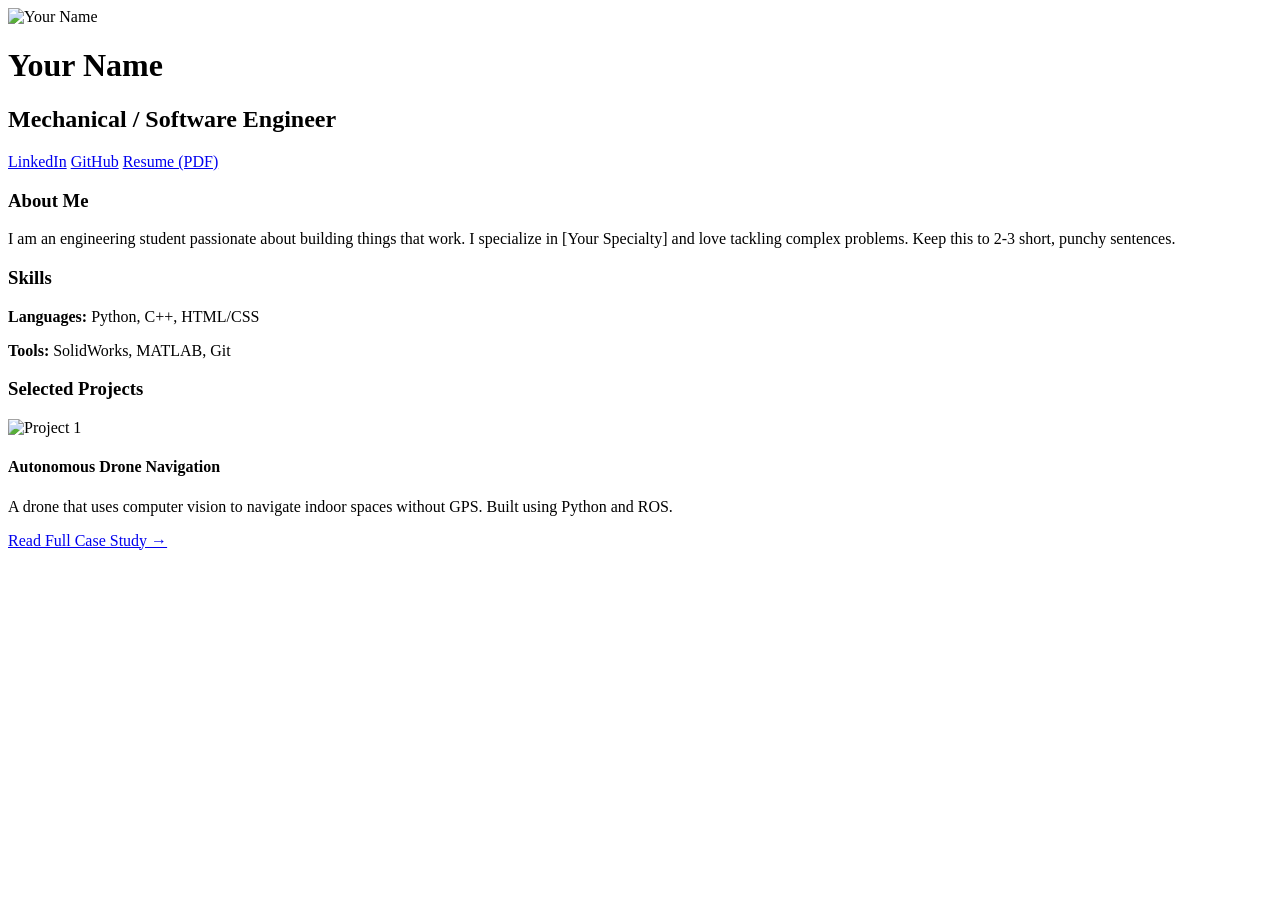
==== index.html @ 6599279d "Create index.html for engineering portfolio" ====
<!DOCTYPE html>
<html lang="en">
<head>
    <meta charset="UTF-8">
    <meta name="viewport" content="width=device-width, initial-scale=1.0">
    <title>Your Name | Engineering Portfolio</title>
    <!-- This links to your CSS file -->
    <link rel="stylesheet" href="style.css">
</head>
<body>

    <!-- Header Section (Banner & Profile) -->
    <header>
        <!-- Replace banner.jpg with your own wide image -->
        <div class="banner" style="background-image: url('banner.jpg');"></div>
        <div class="profile-section">
            <!-- Replace profile.jpg with your photo -->
            <img src="profile.jpg" alt="Your Name" class="profile-pic">
            <h1>Your Name</h1>
            <h2>Mechanical / Software Engineer</h2>
            
            <div class="links">
                <a href="https://linkedin.com/in/yourprofile">LinkedIn</a>
                <a href="https://github.com/yourusername">GitHub</a>
                <a href="resume.pdf" target="_blank">Resume (PDF)</a>
            </div>
        </div>
    </header>

    <main>
        <!-- About Section -->
        <section class="about">
            <h3>About Me</h3>
            <p>I am an engineering student passionate about building things that work. I specialize in [Your Specialty] and love tackling complex problems. Keep this to 2-3 short, punchy sentences.</p>
        </section>

        <!-- Skills Section -->
        <section class="skills">
            <h3>Skills</h3>
            <p><strong>Languages:</strong> Python, C++, HTML/CSS</p>
            <p><strong>Tools:</strong> SolidWorks, MATLAB, Git</p>
        </section>

        <!-- Projects Section -->
        <section class="projects">
            <h3>Selected Projects</h3>

            <!-- Project 1 Summary Card -->
            <article class="project-card">
                <!-- Replace with a photo of your project -->
                <img src="project-thumbnail.jpg" alt="Project 1">
                <div class="project-info">
                    <h4>Autonomous Drone Navigation</h4>
                    <p>A drone that uses computer vision to navigate indoor spaces without GPS. Built using Python and ROS.</p>
                    <!-- THIS IS THE LINK TO YOUR NESTED PAGE -->
                    <a href="project-drone.html" class="read-more">Read Full Case Study &rarr;</a>
                </div>
            </article>

            <!-- You can copy and paste the <article> block above to add more projects -->

        </section>
    </main>

</body>
</html>
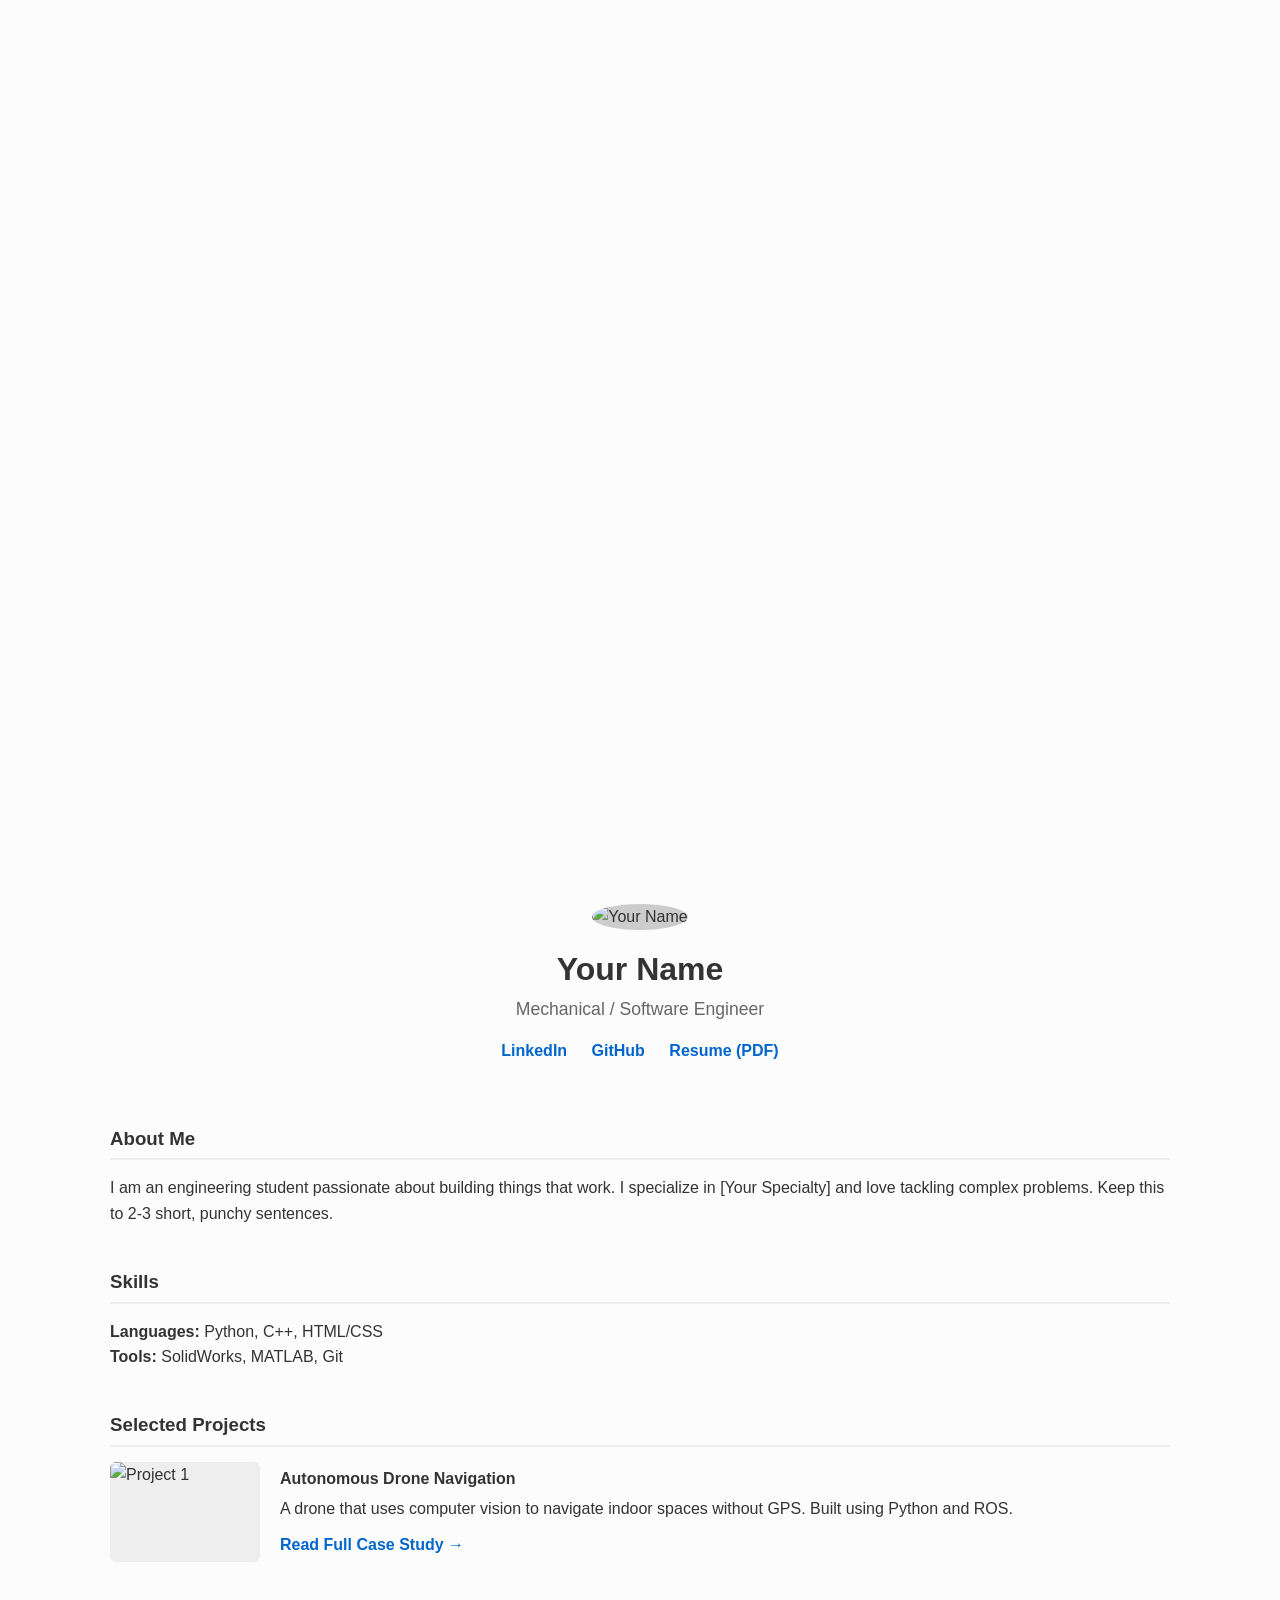
==== commit 09b40e99: "Banner Updated Hoepfully" ====
--- a/index.html
+++ b/index.html
@@ -4,12 +4,18 @@
     <meta charset="UTF-8">
     <meta name="viewport" content="width=device-width, initial-scale=1.0">
     <title>Your Name | Engineering Portfolio</title>
-    <!-- This links to your CSS file -->
+
+    <!-- CSS File Links -->
+    <!-- This the the fonts free from google -->
+
+    <link href="https://fonts.googleapis.com/css2?family=Inter:wght@400;600&family=Montserrat:wght@700&display=swap" rel="stylesheet">
     <link rel="stylesheet" href="style.css">
+
 </head>
 <body>
 
     <!-- Header Section (Banner & Profile) -->
+     
     <header>
         <!-- Replace banner.jpg with your own wide image -->
         <div class="banner" style="background-image: url('banner.jpg');"></div>
--- a/style.css
+++ b/style.css
@@ -0,0 +1,107 @@
+/* Basic reset for clean spacing */
+* {
+    box-sizing: border-box;
+    margin: 0;
+    padding: 0;
+}
+
+body {
+    font-family: -apple-system, BlinkMacSystemFont, "Segoe UI", Roboto, Helvetica, Arial, sans-serif;
+    color: #333;
+    line-height: 1.6;
+    background-color: #fcfcfc;
+}
+
+/* Constrain the width so it doesn't stretch too far on desktop */
+main {
+    max-width: 1100px;
+    margin: 0 auto;
+    padding: 20px;
+}
+
+.banner {
+    width: 100%;
+    height: 100vh;
+    /* Paste your link inside the quotes below */
+    background-image: url('https://images.unsplash.com/photo-1559511260-66a654ae982a?q=80&w=918&auto=format&fit=crop&ixlib=rb-4.1.0&ixid=M3wxMjA3fDB8MHxwaG90by1wYWdlfHx8fGVufDB8fHx8fA%3D%3D'); 
+    background-size: cover;
+    background-position: center;
+}
+
+.profile-section {
+    text-align: center;
+}
+
+.profile-pic {
+    width: 120px;
+    height: 120px;
+    border-radius: 50%;
+    border: 4px solid #fcfcfc;
+    object-fit: cover;
+    background-color: #ccc;
+}
+
+h1 { margin-top: 10px; font-size: 2rem; }
+h2 { color: #666; font-size: 1.1rem; font-weight: normal; margin-bottom: 15px; }
+
+/* Links */
+.links a {
+    display: inline-block;
+    margin: 0 10px;
+    text-decoration: none;
+    color: #0066cc;
+    font-weight: bold;
+}
+.links a:hover { text-decoration: underline; }
+
+/* Sections */
+section { margin-top: 40px; }
+h3 { border-bottom: 2px solid #eee; padding-bottom: 5px; margin-bottom: 15px; }
+
+/* Project Cards */
+.project-card {
+    display: flex;
+    gap: 20px;
+    margin-bottom: 30px;
+    align-items: center;
+}
+.project-card img {
+    width: 150px;
+    height: 100px;
+    object-fit: cover;
+    border-radius: 6px;
+    background-color: #eee;
+}
+.project-info h4 { margin-bottom: 5px; }
+.read-more {
+    display: inline-block;
+    margin-top: 10px;
+    text-decoration: none;
+    color: #0066cc;
+    font-weight: bold;
+}
+
+/* Detail Page Specifics */
+.back-link {
+    display: inline-block;
+    margin-bottom: 20px;
+    text-decoration: none;
+    color: #666;
+}
+.detail-image {
+    width: 100%;
+    border-radius: 8px;
+    margin: 20px 0;
+}
+
+/* Mobile Responsiveness */
+@media (max-width: 500px) {
+    .project-card {
+        flex-direction: column;
+        align-items: flex-start;
+    }
+    .project-card img {
+        width: 100%;
+        height: auto;
+    }
+}
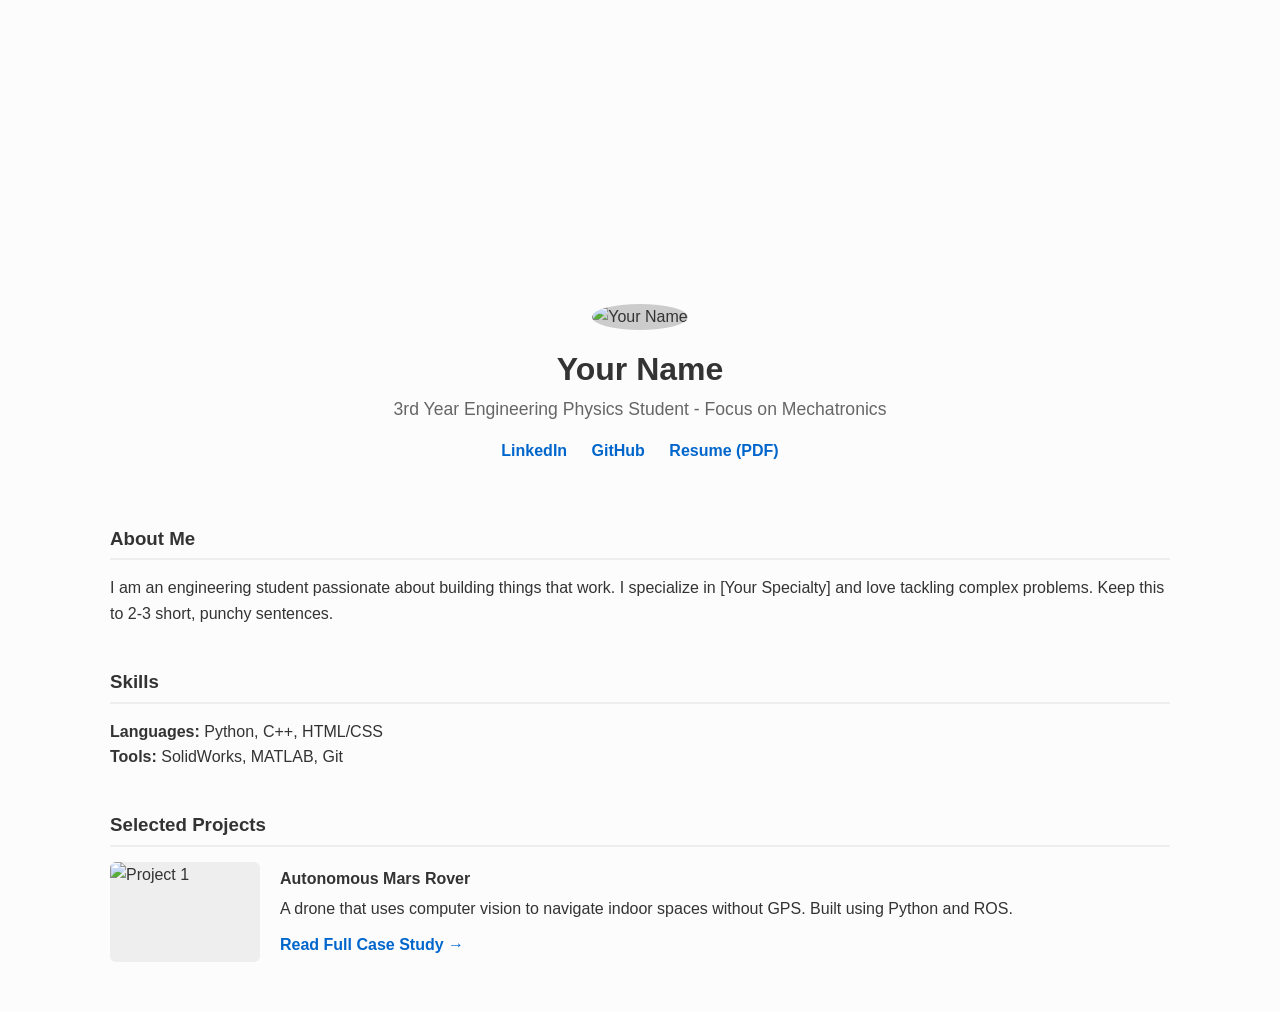
==== commit 9c3a2969: "Changes" ====
--- a/index.html
+++ b/index.html
@@ -15,7 +15,7 @@
 <body>
 
     <!-- Header Section (Banner & Profile) -->
-     
+
     <header>
         <!-- Replace banner.jpg with your own wide image -->
         <div class="banner" style="background-image: url('banner.jpg');"></div>
@@ -23,7 +23,7 @@
             <!-- Replace profile.jpg with your photo -->
             <img src="profile.jpg" alt="Your Name" class="profile-pic">
             <h1>Your Name</h1>
-            <h2>Mechanical / Software Engineer</h2>
+            <h2>3rd Year Engineering Physics Student - Focus on Mechatronics</h2>
             
             <div class="links">
                 <a href="https://linkedin.com/in/yourprofile">LinkedIn</a>
@@ -56,7 +56,7 @@
                 <!-- Replace with a photo of your project -->
                 <img src="project-thumbnail.jpg" alt="Project 1">
                 <div class="project-info">
-                    <h4>Autonomous Drone Navigation</h4>
+                    <h4>Autonomous Mars Rover</h4>
                     <p>A drone that uses computer vision to navigate indoor spaces without GPS. Built using Python and ROS.</p>
                     <!-- THIS IS THE LINK TO YOUR NESTED PAGE -->
                     <a href="project-drone.html" class="read-more">Read Full Case Study &rarr;</a>
--- a/style.css
+++ b/style.css
@@ -21,7 +21,7 @@
 
 .banner {
     width: 100%;
-    height: 100vh;
+    height: 300px;
     /* Paste your link inside the quotes below */
     background-image: url('https://images.unsplash.com/photo-1559511260-66a654ae982a?q=80&w=918&auto=format&fit=crop&ixlib=rb-4.1.0&ixid=M3wxMjA3fDB8MHxwaG90by1wYWdlfHx8fGVufDB8fHx8fA%3D%3D'); 
     background-size: cover;
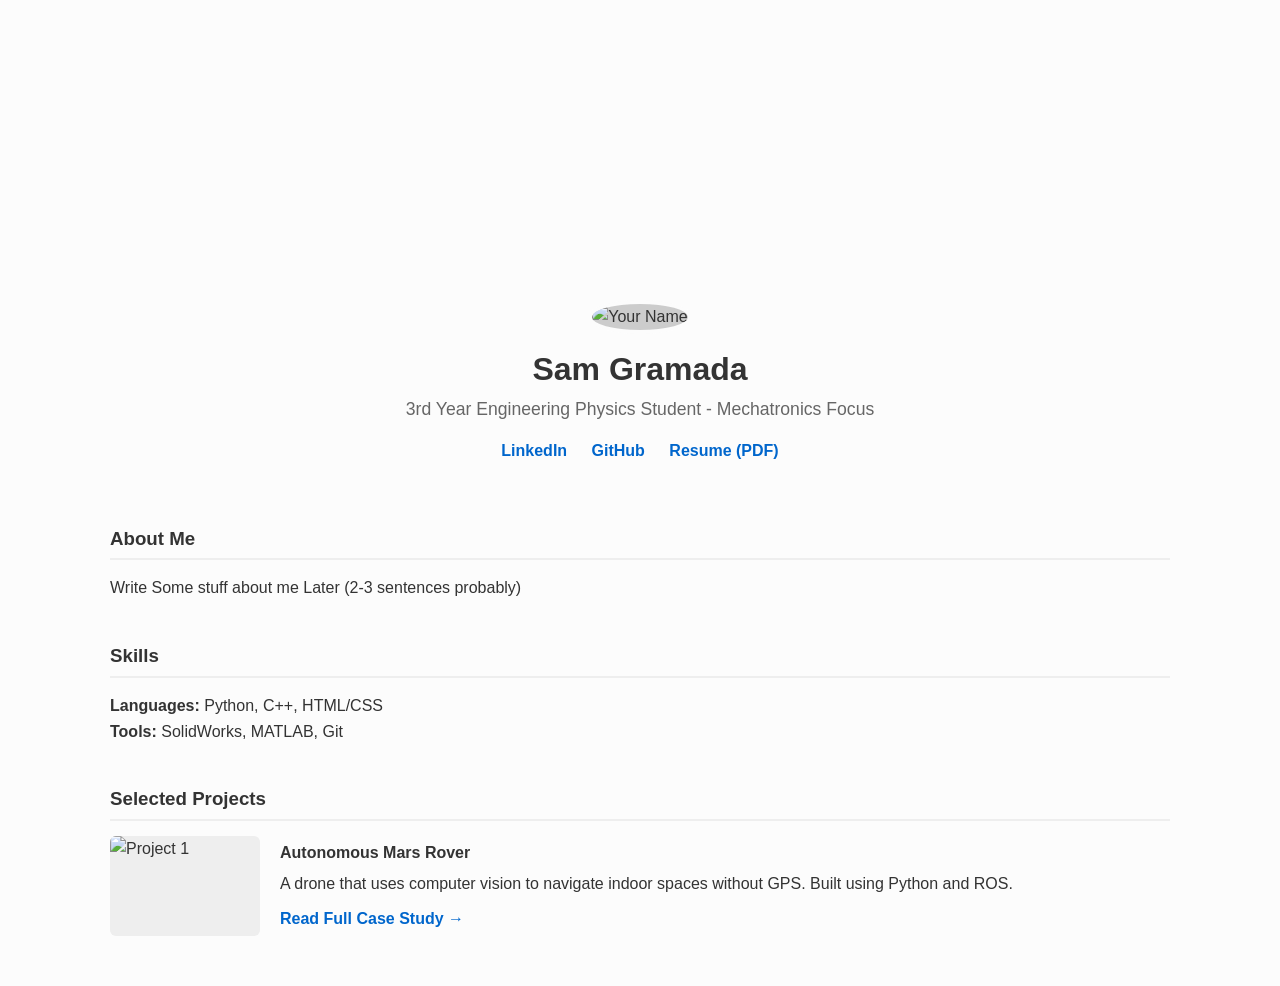
==== commit 42dbdec0: "C" ====
--- a/index.html
+++ b/index.html
@@ -22,12 +22,12 @@
         <div class="profile-section">
             <!-- Replace profile.jpg with your photo -->
             <img src="profile.jpg" alt="Your Name" class="profile-pic">
-            <h1>Your Name</h1>
-            <h2>3rd Year Engineering Physics Student - Focus on Mechatronics</h2>
+            <h1>Sam Gramada</h1>
+            <h2>3rd Year Engineering Physics Student - Mechatronics Focus</h2>
             
             <div class="links">
-                <a href="https://linkedin.com/in/yourprofile">LinkedIn</a>
-                <a href="https://github.com/yourusername">GitHub</a>
+                <a href="www.linkedin.com/in/samgramada">LinkedIn</a>
+                <a href="https://github.com/sgramada">GitHub</a>
                 <a href="resume.pdf" target="_blank">Resume (PDF)</a>
             </div>
         </div>
@@ -37,7 +37,7 @@
         <!-- About Section -->
         <section class="about">
             <h3>About Me</h3>
-            <p>I am an engineering student passionate about building things that work. I specialize in [Your Specialty] and love tackling complex problems. Keep this to 2-3 short, punchy sentences.</p>
+            <p>Write Some stuff about me Later (2-3 sentences probably)
         </section>
 
         <!-- Skills Section -->
--- a/style.css
+++ b/style.css
@@ -23,7 +23,7 @@
     width: 100%;
     height: 300px;
     /* Paste your link inside the quotes below */
-    background-image: url('https://images.unsplash.com/photo-1559511260-66a654ae982a?q=80&w=918&auto=format&fit=crop&ixlib=rb-4.1.0&ixid=M3wxMjA3fDB8MHxwaG90by1wYWdlfHx8fGVufDB8fHx8fA%3D%3D'); 
+    background-image: url('https://athenaposters.ca/wp-content/uploads/2017/10/2390-0740-Vancouver-British-Columbia-Skyline.jpg'); 
     background-size: cover;
     background-position: center;
 }
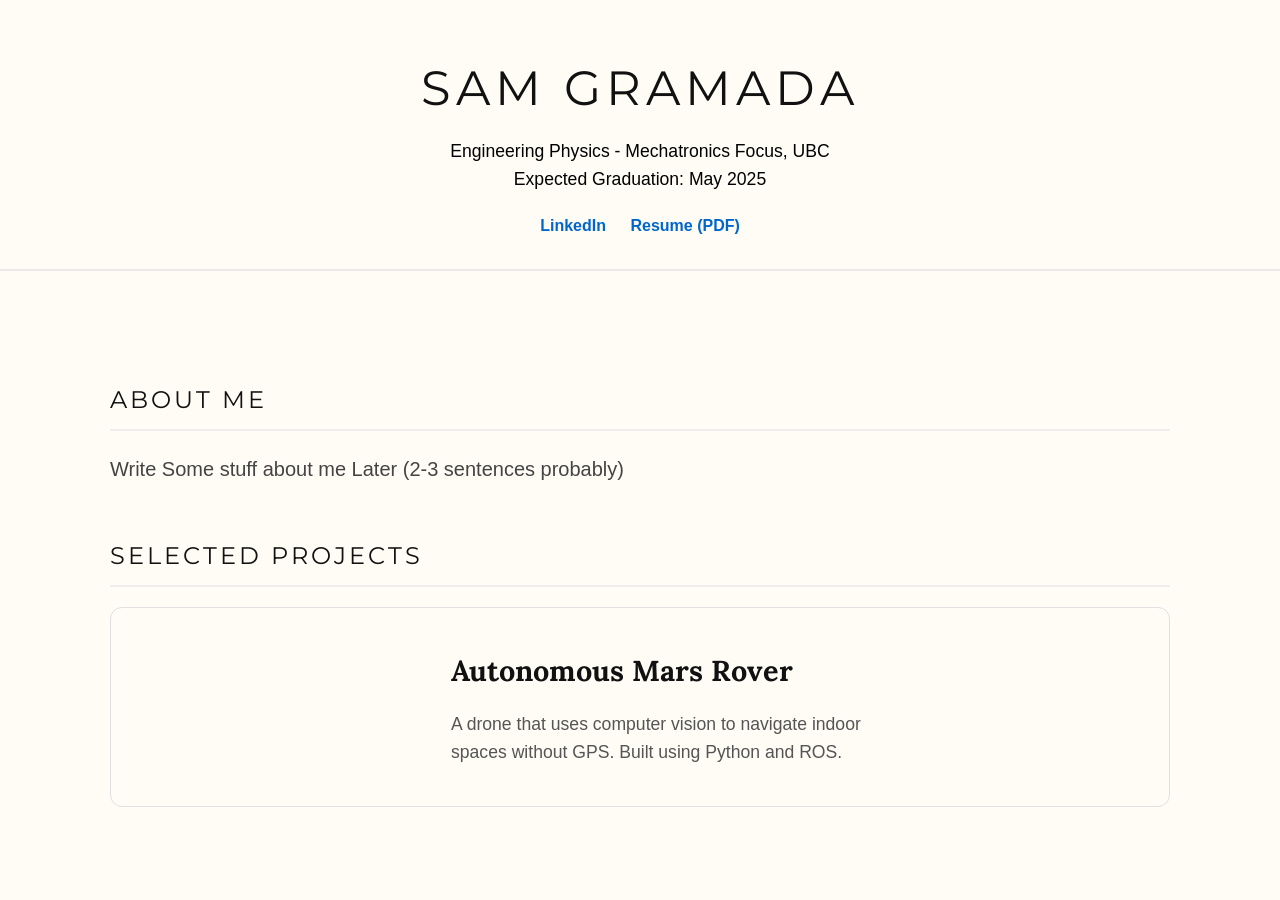
==== commit 3227b265: "Minimal Website Design v1" ====
--- a/index.html
+++ b/index.html
@@ -3,70 +3,61 @@
 <head>
     <meta charset="UTF-8">
     <meta name="viewport" content="width=device-width, initial-scale=1.0">
-    <title>Your Name | Engineering Portfolio</title>
+    <title>Sam Gramada | Engineering Portfolio</title>
 
-    <!-- CSS File Links -->
-    <!-- This the the fonts free from google -->
-
-    <link href="https://fonts.googleapis.com/css2?family=Inter:wght@400;600&family=Montserrat:wght@700&display=swap" rel="stylesheet">
+    <link href="https://fonts.googleapis.com/css2?family=Montserrat:wght@400&family=Lora:wght@400;700&display=swap" rel="stylesheet">
     <link rel="stylesheet" href="style.css">
-
 </head>
 <body>
 
-    <!-- Header Section (Banner & Profile) -->
-
-    <header>
-        <!-- Replace banner.jpg with your own wide image -->
-        <div class="banner" style="background-image: url('banner.jpg');"></div>
-        <div class="profile-section">
-            <!-- Replace profile.jpg with your photo -->
-            <img src="profile.jpg" alt="Your Name" class="profile-pic">
-            <h1>Sam Gramada</h1>
-            <h2>3rd Year Engineering Physics Student - Mechatronics Focus</h2>
-            
-            <div class="links">
-                <a href="www.linkedin.com/in/samgramada">LinkedIn</a>
-                <a href="https://github.com/sgramada">GitHub</a>
-                <a href="resume.pdf" target="_blank">Resume (PDF)</a>
-            </div>
+    <header class="top-header">
+        <h1 class="site-title">Sam Gramada</h1>
+        <h2 class="site-subtitle">Engineering Physics - Mechatronics Focus, UBC<br>Expected Graduation: May 2025</h2>
+        
+        <div class="links">
+            <a href="https://www.linkedin.com/in/samgramada" target="_blank">LinkedIn</a>
+            <a href="resume.pdf" target="_blank">Resume (PDF)</a>
         </div>
     </header>
 
     <main>
-        <!-- About Section -->
         <section class="about">
             <h3>About Me</h3>
-            <p>Write Some stuff about me Later (2-3 sentences probably)
+            <p>Write Some stuff about me Later (2-3 sentences probably)</p>
         </section>
 
-        <!-- Skills Section -->
-        <section class="skills">
-            <h3>Skills</h3>
-            <p><strong>Languages:</strong> Python, C++, HTML/CSS</p>
-            <p><strong>Tools:</strong> SolidWorks, MATLAB, Git</p>
-        </section>
-
-        <!-- Projects Section -->
         <section class="projects">
             <h3>Selected Projects</h3>
 
-            <!-- Project 1 Summary Card -->
-            <article class="project-card">
-                <!-- Replace with a photo of your project -->
-                <img src="project-thumbnail.jpg" alt="Project 1">
+            <a href="project-drone.html" class="project-card">
+                <video src="ROBOTSUMMERGIF.mp4" poster="BUCKY.jpg" class="project-video" muted loop playsinline preload="none"></video>
                 <div class="project-info">
                     <h4>Autonomous Mars Rover</h4>
                     <p>A drone that uses computer vision to navigate indoor spaces without GPS. Built using Python and ROS.</p>
-                    <!-- THIS IS THE LINK TO YOUR NESTED PAGE -->
-                    <a href="project-drone.html" class="read-more">Read Full Case Study &rarr;</a>
                 </div>
-            </article>
-
-            <!-- You can copy and paste the <article> block above to add more projects -->
+            </a>
 
         </section>
     </main>
 
+    <script>
+        const cards = document.querySelectorAll('.project-card');
+
+        cards.forEach(card => {
+            const video = card.querySelector('.project-video');
+            
+            if (video) {
+                // When mouse enters, play the video
+                card.addEventListener('mouseenter', () => {
+                    video.play();
+                });
+
+                // When mouse leaves, completely reset the video to bring the photo back
+                card.addEventListener('mouseleave', () => {
+                    video.load(); 
+                });
+            }
+        });
+    </script>
 </body>
-</html>
+</html>
--- a/style.css
+++ b/style.css
@@ -1,4 +1,15 @@
-/* Basic reset for clean spacing */
+/* =========================================
+   CUSTOM VARIABLES
+   ========================================= */
+:root {
+    /* A very subtle warm, slightly yellowish white */
+    --bg-color: #FFFCF5; 
+}
+
+/* =========================================
+   BASIC SETUP & TYPOGRAPHY
+   ========================================= */
+
 * {
     box-sizing: border-box;
     margin: 0;
@@ -9,99 +20,167 @@
     font-family: -apple-system, BlinkMacSystemFont, "Segoe UI", Roboto, Helvetica, Arial, sans-serif;
     color: #333;
     line-height: 1.6;
-    background-color: #fcfcfc;
+    background-color: var(--bg-color); 
 }
 
-/* Constrain the width so it doesn't stretch too far on desktop */
+/* Base heading font (Lora for a sophisticated serif look) */
+h1, h2, h3, h4 {
+    font-family: 'Lora', serif;
+    font-weight: 700;
+}
+
 main {
     max-width: 1100px;
     margin: 0 auto;
     padding: 20px;
 }
 
-.banner {
-    width: 100%;
-    height: 300px;
-    /* Paste your link inside the quotes below */
-    background-image: url('https://athenaposters.ca/wp-content/uploads/2017/10/2390-0740-Vancouver-British-Columbia-Skyline.jpg'); 
-    background-size: cover;
-    background-position: center;
+/* =========================================
+   HEADER SECTION
+   ========================================= */
+
+.top-header {
+    text-align: center;
+    padding: 50px 20px 30px;
+    border-bottom: 2px solid #eaeaea;
+    margin-bottom: 40px;
 }
 
-.profile-section {
-    text-align: center;
+.site-title {
+    font-family: 'Montserrat', sans-serif;
+    font-weight: 400;
+    font-size: 3rem;
+    letter-spacing: 5px;
+    text-transform: uppercase;
+    color: #111;
+    margin-bottom: 10px;
 }
 
-.profile-pic {
-    width: 120px;
-    height: 120px;
-    border-radius: 50%;
-    border: 4px solid #fcfcfc;
-    object-fit: cover;
-    background-color: #ccc;
+.site-subtitle {
+    font-family: -apple-system, BlinkMacSystemFont, "Segoe UI", Roboto, sans-serif;
+    font-size: 1.1rem;
+    color: #000; /* Pure black */
+    font-weight: normal;
+    margin-bottom: 20px;
+    line-height: 1.6;
 }
 
-h1 { margin-top: 10px; font-size: 2rem; }
-h2 { color: #666; font-size: 1.1rem; font-weight: normal; margin-bottom: 15px; }
-
-/* Links */
 .links a {
     display: inline-block;
     margin: 0 10px;
     text-decoration: none;
     color: #0066cc;
-    font-weight: bold;
-}
-.links a:hover { text-decoration: underline; }
-
-/* Sections */
-section { margin-top: 40px; }
-h3 { border-bottom: 2px solid #eee; padding-bottom: 5px; margin-bottom: 15px; }
-
-/* Project Cards */
-.project-card {
-    display: flex;
-    gap: 20px;
-    margin-bottom: 30px;
-    align-items: center;
-}
-.project-card img {
-    width: 150px;
-    height: 100px;
-    object-fit: cover;
-    border-radius: 6px;
-    background-color: #eee;
-}
-.project-info h4 { margin-bottom: 5px; }
-.read-more {
-    display: inline-block;
-    margin-top: 10px;
-    text-decoration: none;
-    color: #0066cc;
+    font-family: -apple-system, BlinkMacSystemFont, sans-serif;
     font-weight: bold;
 }
 
-/* Detail Page Specifics */
-.back-link {
-    display: inline-block;
-    margin-bottom: 20px;
-    text-decoration: none;
-    color: #666;
-}
-.detail-image {
-    width: 100%;
-    border-radius: 8px;
-    margin: 20px 0;
+.links a:hover { 
+    text-decoration: underline; 
 }
 
-/* Mobile Responsiveness */
-@media (max-width: 500px) {
+/* =========================================
+   ABOUT SECTION & SECTION HEADERS
+   ========================================= */
+
+section { 
+    margin-top: 50px; 
+}
+
+/* Section headers like "About Me" and "Selected Projects" */
+h3 { 
+    font-family: 'Montserrat', sans-serif;
+    font-weight: 400;
+    text-transform: uppercase;
+    letter-spacing: 3px; 
+    font-size: 1.5rem;
+    color: #111;
+    border-bottom: 2px solid #eee; 
+    padding-bottom: 10px; 
+    margin-bottom: 20px; 
+}
+
+.about p {
+    font-size: 1.25rem;
+    line-height: 1.8;
+    color: #444;
+    max-width: 900px; 
+}
+
+/* =========================================
+   SIDE-BY-SIDE PROJECT CARDS
+   ========================================= */
+
+.project-card {
+    display: flex;
+    flex-direction: row; 
+    align-items: stretch;
+    text-decoration: none;
+    color: inherit; 
+    border: 1px solid #e0e0e0;
+    border-radius: 12px;
+    overflow: hidden;
+    margin-bottom: 50px;
+    /* Transparent so the cards take on the --bg-color perfectly */
+    background-color: transparent;
+    transition: transform 0.3s ease, box-shadow 0.3s ease;
+}
+
+.project-card:hover {
+    transform: scale(1.02); 
+    box-shadow: 0 15px 30px rgba(0,0,0,0.1);
+}
+
+.project-card img {
+    width: 50%;
+    min-height: 350px;
+    object-fit: cover;
+    border-right: 1px solid #e0e0e0;
+}
+
+.project-info {
+    width: 50%;
+    padding: 40px;
+    display: flex;
+    flex-direction: column;
+    justify-content: center;
+}
+
+/* Project Titles */
+.project-info h4 {
+    font-size: 1.8rem;
+    margin-bottom: 15px;
+    color: #111;
+}
+
+/* Project Descriptions */
+.project-info p {
+    font-size: 1.1rem;
+    color: #555;
+    line-height: 1.6;
+}
+
+/* =========================================
+   MOBILE RESPONSIVENESS
+   ========================================= */
+
+@media (max-width: 800px) {
+    .site-title {
+        font-size: 2rem;
+        letter-spacing: 3px;
+    }
+    
     .project-card {
         flex-direction: column;
-        align-items: flex-start;
     }
+    
+    .project-card img, .project-info {
+        width: 100%;
+    }
+    
     .project-card img {
-        width: 100%;
-        height: auto;
+        height: 250px;
+        min-height: auto;
+        border-right: none;
+        border-bottom: 1px solid #e0e0e0;
     }
-}
+}
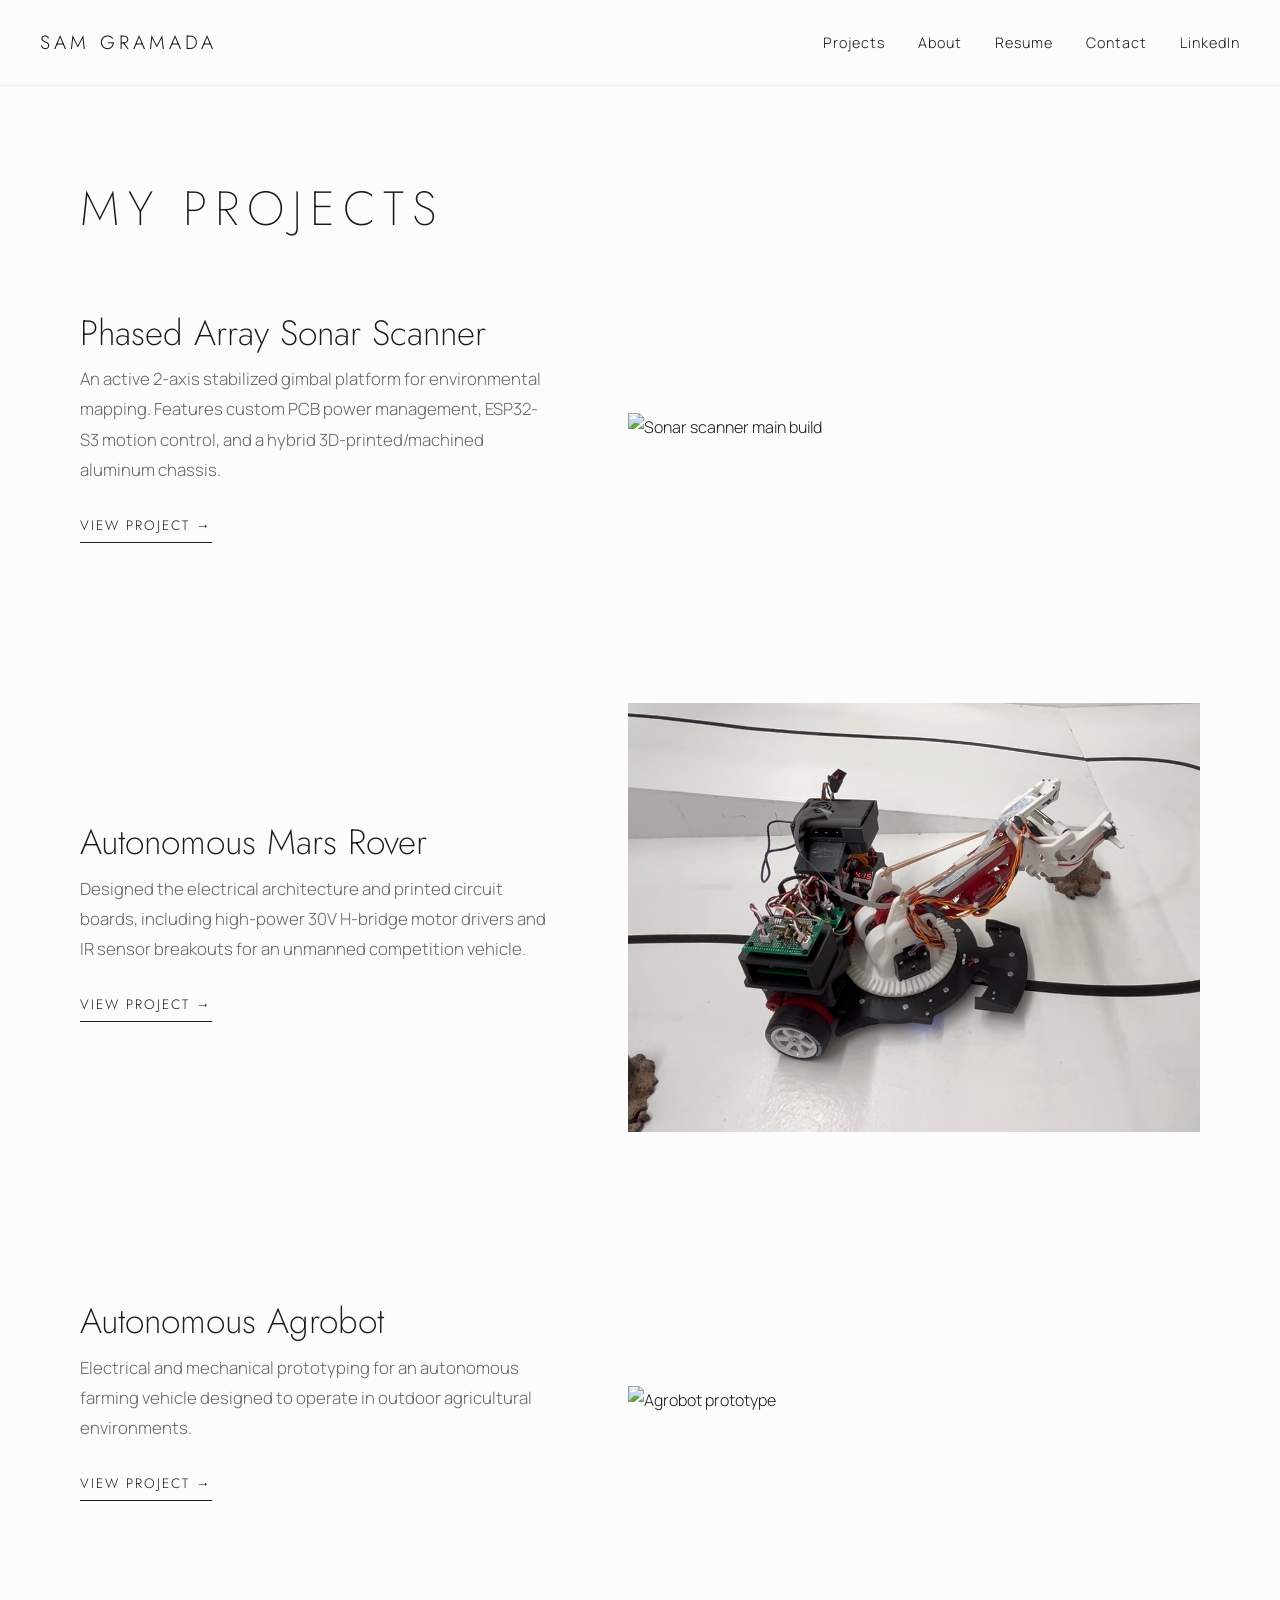
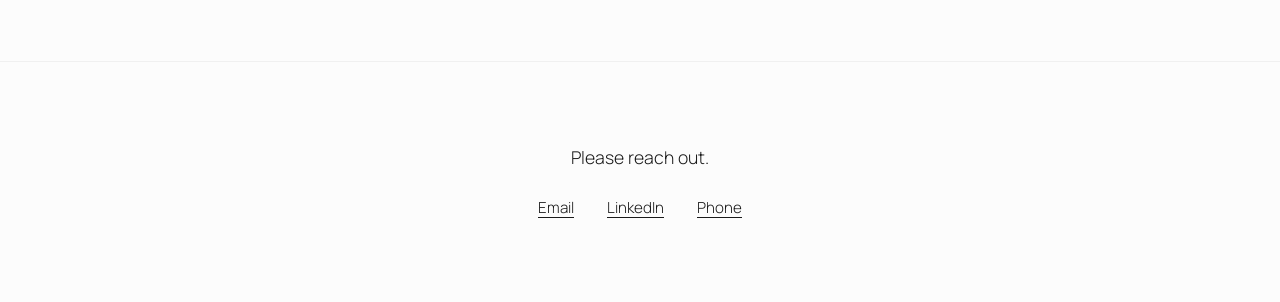
==== commit 16d0378f: "Futher Website Edits" ====
--- a/index.html
+++ b/index.html
@@ -3,61 +3,78 @@
 <head>
     <meta charset="UTF-8">
     <meta name="viewport" content="width=device-width, initial-scale=1.0">
-    <title>Sam Gramada | Engineering Portfolio</title>
-
-    <link href="https://fonts.googleapis.com/css2?family=Montserrat:wght@400&family=Lora:wght@400;700&display=swap" rel="stylesheet">
+    <title>Sam Gramada | My Projects</title>
+    <!-- Thinner font weights loaded -->
+<link href="https://fonts.googleapis.com/css2?family=Jost:wght@200;300;400;600&family=Manrope:wght@200;300;400;600&display=swap" rel="stylesheet">
     <link rel="stylesheet" href="style.css">
 </head>
 <body>
 
-    <header class="top-header">
-        <h1 class="site-title">Sam Gramada</h1>
-        <h2 class="site-subtitle">Engineering Physics - Mechatronics Focus, UBC<br>Expected Graduation: May 2025</h2>
-        
-        <div class="links">
-            <a href="https://www.linkedin.com/in/samgramada" target="_blank">LinkedIn</a>
-            <a href="resume.pdf" target="_blank">Resume (PDF)</a>
+    <!-- Sticky Top Navigation -->
+    <nav class="sticky-nav">
+        <div class="nav-logo">
+            <a href="index.html">Sam Gramada</a>
         </div>
-    </header>
+        <div class="nav-links">
+            <a href="index.html">Projects</a>
+            <a href="about.html">About</a>
+            <a href="resume.html">Resume</a>
+            <a href="#contact">Contact</a>
+            <a href="https://linkedin.com/in/yourprofile" target="_blank">LinkedIn</a>
+        </div>
+    </nav>
 
     <main>
-        <section class="about">
-            <h3>About Me</h3>
-            <p>Write Some stuff about me Later (2-3 sentences probably)</p>
-        </section>
+        <div class="page-header">
+            <h1>My Projects</h1>
+        </div>
 
-        <section class="projects">
-            <h3>Selected Projects</h3>
+        <!-- Project 1 -->
+        <a href="sonar-scanner.html" class="project-card">
+            <div class="project-text">
+                <h2>Phased Array Sonar Scanner</h2>
+                <p>An active 2-axis stabilized gimbal platform for environmental mapping. Features custom PCB power management, ESP32-S3 motion control, and a hybrid 3D-printed/machined aluminum chassis.</p>
+                <span class="view-project-link">View Project &rarr;</span>
+            </div>
+            <div class="project-image-container">
+                <img src="images/sonar-main.jpg" alt="Sonar scanner main build">
+            </div>
+        </a>
 
-            <a href="project-drone.html" class="project-card">
-                <video src="ROBOTSUMMERGIF.mp4" poster="BUCKY.jpg" class="project-video" muted loop playsinline preload="none"></video>
-                <div class="project-info">
-                    <h4>Autonomous Mars Rover</h4>
-                    <p>A drone that uses computer vision to navigate indoor spaces without GPS. Built using Python and ROS.</p>
-                </div>
-            </a>
+        <!-- Project 2 -->
+        <a href="robotSummer.html" class="project-card">
+            <div class="project-text">
+                <h2>Autonomous Mars Rover</h2>
+                <p>Designed the electrical architecture and printed circuit boards, including high-power 30V H-bridge motor drivers and IR sensor breakouts for an unmanned competition vehicle.</p>
+                <span class="view-project-link">View Project &rarr;</span>
+            </div>
+            <div class="project-image-container">
+                <img src="First_Page_Media/BUCKY.jpg" alt="Mars rover driving">
+            </div>
+        </a>
 
-        </section>
+        <!-- Project 3 -->
+        <a href="agrobot.html" class="project-card">
+            <div class="project-text">
+                <h2>Autonomous Agrobot</h2>
+                <p>Electrical and mechanical prototyping for an autonomous farming vehicle designed to operate in outdoor agricultural environments.</p>
+                <span class="view-project-link">View Project &rarr;</span>
+            </div>
+            <div class="project-image-container">
+                <img src="images/agrobot-main.jpg" alt="Agrobot prototype">
+            </div>
+        </a>
     </main>
 
-    <script>
-        const cards = document.querySelectorAll('.project-card');
+    <!-- Footer (now acts as the Contact section) -->
+    <footer id="contact">
+        <p>Please reach out.</p>
+        <div class="contact-links">
+            <a href="mailto:your.email@example.com">Email</a>
+            <a href="https://linkedin.com/in/yourprofile" target="_blank">LinkedIn</a>
+            <a href="tel:+1234567890">Phone</a>
+        </div>
+    </footer>
 
-        cards.forEach(card => {
-            const video = card.querySelector('.project-video');
-            
-            if (video) {
-                // When mouse enters, play the video
-                card.addEventListener('mouseenter', () => {
-                    video.play();
-                });
-
-                // When mouse leaves, completely reset the video to bring the photo back
-                card.addEventListener('mouseleave', () => {
-                    video.load(); 
-                });
-            }
-        });
-    </script>
 </body>
 </html>
--- a/style.css
+++ b/style.css
@@ -1,14 +1,12 @@
 /* =========================================
-   CUSTOM VARIABLES
+   CUSTOM VARIABLES & SETUP
    ========================================= */
 :root {
-    /* A very subtle warm, slightly yellowish white */
-    --bg-color: #FFFCF5; 
-}
-
-/* =========================================
-   BASIC SETUP & TYPOGRAPHY
-   ========================================= */
+    --bg-color: #FCFCFC; 
+    --text-main: #1a1a1a;
+    --text-muted: #666666;
+    --nav-bg: rgba(252, 252, 252, 0.95); /* Slight transparency for the sticky effect */
+}
 
 * {
     box-sizing: border-box;
@@ -17,170 +15,277 @@
 }
 
 body {
-    font-family: -apple-system, BlinkMacSystemFont, "Segoe UI", Roboto, Helvetica, Arial, sans-serif;
-    color: #333;
-    line-height: 1.6;
+    font-family: 'Manrope', sans-serif;
+    font-weight: 300;
+    color: var(--text-main);
+    line-height: 1.8;
     background-color: var(--bg-color); 
-}
-
-/* Base heading font (Lora for a sophisticated serif look) */
+    -webkit-font-smoothing: antialiased;
+}
+
 h1, h2, h3, h4 {
-    font-family: 'Lora', serif;
-    font-weight: 700;
+    font-family: 'Jost', sans-serif;
+    font-weight: 200;
+    color: var(--text-main);
 }
 
 main {
-    max-width: 1100px;
+    max-width: 1200px; 
     margin: 0 auto;
-    padding: 20px;
-}
-
-/* =========================================
-   HEADER SECTION
-   ========================================= */
-
-.top-header {
+    padding: 0 40px;
+}
+
+/* =========================================
+   STICKY HEADER NAVIGATION
+   ========================================= */
+.sticky-nav {
+    position: sticky;
+    top: 0;
+    z-index: 1000;
+    background-color: var(--nav-bg);
+    backdrop-filter: blur(5px);
+    display: flex;
+    justify-content: space-between;
+    align-items: center;
+    padding: 25px 40px;
+    border-bottom: 1px solid #f0f0f0;
+}
+
+.nav-logo a {
+    font-family: 'Jost', sans-serif;
+    font-weight: 300;
+    font-size: 1.2rem;
+    letter-spacing: 4px;
+    text-transform: uppercase;
+    text-decoration: none;
+    color: var(--text-main);
+}
+
+.nav-links a {
+    margin-left: 30px;
+    text-decoration: none;
+    color: var(--text-main);
+    font-size: 0.9rem;
+    letter-spacing: 1px;
+    transition: opacity 0.3s ease;
+}
+
+.nav-links a:hover {
+    opacity: 0.5;
+}
+
+/* =========================================
+   PAGE HEADERS
+   ========================================= */
+.page-header {
+    margin-top: 80px;
+    margin-bottom: 60px;
+}
+
+.page-header h1 {
+    font-size: 3rem;
+    letter-spacing: 8px;
+    text-transform: uppercase;
+    font-weight: 200;
+    display: block;
+    border-bottom: none; 
+    padding-bottom: 0;
+}
+
+/* =========================================
+   PROJECTS: UNIFORM LAYOUT
+   ========================================= */
+.project-card {
+    display: flex;
+    flex-direction: row; 
+    align-items: center;
+    gap: 80px; 
+    margin-bottom: 160px;
+    text-decoration: none;
+    color: inherit;
+}
+
+.project-text {
+    width: 45%;
+    text-align: left;
+}
+
+.project-text h2 {
+    font-family: 'Jost', sans-serif;
+    font-size: 2.2rem;
+    font-weight: 250; /* Keeps it ultra-thin and light */
+    letter-spacing: 0px; /* Normal spacing so words don't stretch */
+    text-transform: none; /* Turns off the ALL CAPS */
+    margin-bottom: 10px;
+    line-height: 1.2;
+}
+.project-text p {
+    color: var(--text-muted);
+    font-size: 1.05rem;
+    margin-bottom: 25px;
+}
+
+.view-project-link {
+    display: inline-block;
+    font-family: 'Jost', sans-serif;
+    text-transform: uppercase;
+    letter-spacing: 2px;
+    font-size: 0.85rem;
+    border-bottom: 1px solid var(--text-main);
+    padding-bottom: 4px;
+    transition: opacity 0.3s ease;
+}
+
+/* Only the text link fades on hover, the image stays full color */
+.project-card:hover .view-project-link {
+    opacity: 0.4; 
+}
+
+/* Single Image Container (Always on the right) */
+.project-image-container {
+    width: 55%;
+}
+
+.project-image-container img {
+    width: 100%;
+    height: auto;
+    aspect-ratio: 4 / 3; /* Keeps all photos a consistent rectangle */
+    object-fit: cover;
+    /* Removed the pale saturation filter so images pop normally */
+}
+
+/* =========================================
+   MINIMALIST FOOTER
+   ========================================= */
+footer {
     text-align: center;
-    padding: 50px 20px 30px;
-    border-bottom: 2px solid #eaeaea;
+    padding: 80px 20px;
+    margin-top: 50px;
+    border-top: 1px solid #f0f0f0;
+}
+
+footer p {
+    font-size: 1.1rem;
+    margin-bottom: 20px;
+}
+
+.contact-links a {
+    display: inline-block;
+    margin: 0 15px;
+    text-decoration: underline;
+    text-underline-offset: 4px;
+    text-decoration-thickness: 1px;
+    color: var(--text-main);
+    font-size: 0.95rem;
+    transition: opacity 0.3s ease;
+}
+
+.contact-links a:hover {
+    opacity: 0.5;
+}
+
+/* =========================================
+   RESUME PAGE
+   ========================================= */
+.resume-container {
+    display: flex;
+    flex-direction: column;
+    align-items: center;
+    margin-bottom: 100px;
+}
+
+.resume-preview {
+    width: 100%;
+    max-width: 850px; /* Standard US Letter proportion */
+    height: auto;
+    border: 1px solid #e0e0e0;
     margin-bottom: 40px;
-}
-
-.site-title {
-    font-family: 'Montserrat', sans-serif;
-    font-weight: 400;
-    font-size: 3rem;
-    letter-spacing: 5px;
-    text-transform: uppercase;
-    color: #111;
-    margin-bottom: 10px;
-}
-
-.site-subtitle {
-    font-family: -apple-system, BlinkMacSystemFont, "Segoe UI", Roboto, sans-serif;
+    box-shadow: 0 4px 20px rgba(0,0,0,0.03); /* Extremely subtle shadow to lift the paper */
+}
+
+.download-btn {
+    display: inline-block;
+    padding: 12px 35px;
+    border: 1px solid var(--text-main);
+    color: var(--text-main);
+    text-decoration: none;
+    font-family: 'Jost', sans-serif;
+    text-transform: uppercase;
+    letter-spacing: 2px;
+    font-size: 0.9rem;
+    transition: all 0.3s ease;
+}
+
+.download-btn:hover {
+    background-color: var(--text-main);
+    color: var(--bg-color);
+}
+/* =========================================
+   INDIVIDUAL PROJECT PAGES (TWO-COLUMN)
+   ========================================= */
+.project-detail-page .page-header {
+    text-align: left; 
+}
+
+.back-link {
+    display: inline-block;
+    font-family: 'Jost', sans-serif;
+    text-transform: uppercase;
+    letter-spacing: 2px;
+    font-size: 0.85rem;
+    color: var(--text-muted);
+    text-decoration: none;
+    margin-bottom: 20px;
+    transition: color 0.3s ease;
+}
+
+.back-link:hover {
+    color: var(--text-main);
+}
+
+.project-split-layout {
+    display: flex;
+    gap: 80px; /* Space between text and images */
+    margin: 0 auto 120px auto;
+    align-items: flex-start; /* Keeps both columns pinned to the top */
+}
+
+/* Text Column */
+.project-text-column {
+    flex: 1; /* Takes up 50% of the space */
+    position: sticky; /* Optional: keeps the text on screen as you scroll past a long stack of photos */
+    top: 120px; 
+}
+
+.project-text-column h3 {
+    font-size: 1.2rem;
+    letter-spacing: 2px;
+    margin-top: 40px;
+    margin-bottom: 15px;
+    text-transform: uppercase;
+    color: var(--text-main);
+}
+
+.project-text-column h3:first-child {
+    margin-top: 0;
+}
+
+.project-text-column p {
     font-size: 1.1rem;
-    color: #000; /* Pure black */
-    font-weight: normal;
+    color: var(--text-muted);
     margin-bottom: 20px;
-    line-height: 1.6;
-}
-
-.links a {
-    display: inline-block;
-    margin: 0 10px;
-    text-decoration: none;
-    color: #0066cc;
-    font-family: -apple-system, BlinkMacSystemFont, sans-serif;
-    font-weight: bold;
-}
-
-.links a:hover { 
-    text-decoration: underline; 
-}
-
-/* =========================================
-   ABOUT SECTION & SECTION HEADERS
-   ========================================= */
-
-section { 
-    margin-top: 50px; 
-}
-
-/* Section headers like "About Me" and "Selected Projects" */
-h3 { 
-    font-family: 'Montserrat', sans-serif;
-    font-weight: 400;
-    text-transform: uppercase;
-    letter-spacing: 3px; 
-    font-size: 1.5rem;
-    color: #111;
-    border-bottom: 2px solid #eee; 
-    padding-bottom: 10px; 
-    margin-bottom: 20px; 
-}
-
-.about p {
-    font-size: 1.25rem;
-    line-height: 1.8;
-    color: #444;
-    max-width: 900px; 
-}
-
-/* =========================================
-   SIDE-BY-SIDE PROJECT CARDS
-   ========================================= */
-
-.project-card {
-    display: flex;
-    flex-direction: row; 
-    align-items: stretch;
-    text-decoration: none;
-    color: inherit; 
-    border: 1px solid #e0e0e0;
-    border-radius: 12px;
-    overflow: hidden;
-    margin-bottom: 50px;
-    /* Transparent so the cards take on the --bg-color perfectly */
-    background-color: transparent;
-    transition: transform 0.3s ease, box-shadow 0.3s ease;
-}
-
-.project-card:hover {
-    transform: scale(1.02); 
-    box-shadow: 0 15px 30px rgba(0,0,0,0.1);
-}
-
-.project-card img {
-    width: 50%;
-    min-height: 350px;
-    object-fit: cover;
-    border-right: 1px solid #e0e0e0;
-}
-
-.project-info {
-    width: 50%;
-    padding: 40px;
+}
+
+/* Image Stack Column */
+.project-media-column {
+    flex: 1; /* Takes up the other 50% */
     display: flex;
     flex-direction: column;
-    justify-content: center;
-}
-
-/* Project Titles */
-.project-info h4 {
-    font-size: 1.8rem;
-    margin-bottom: 15px;
-    color: #111;
-}
-
-/* Project Descriptions */
-.project-info p {
-    font-size: 1.1rem;
-    color: #555;
-    line-height: 1.6;
-}
-
-/* =========================================
-   MOBILE RESPONSIVENESS
-   ========================================= */
-
-@media (max-width: 800px) {
-    .site-title {
-        font-size: 2rem;
-        letter-spacing: 3px;
-    }
-    
-    .project-card {
-        flex-direction: column;
-    }
-    
-    .project-card img, .project-info {
-        width: 100%;
-    }
-    
-    .project-card img {
-        height: 250px;
-        min-height: auto;
-        border-right: none;
-        border-bottom: 1px solid #e0e0e0;
-    }
+    gap: 40px; /* Space between stacked images */
+}
+
+.project-media-column img {
+    width: 100%;
+    height: auto;
+    border: 1px solid #f0f0f0; /* Optional: adds a very faint border to hardware photos */
 }
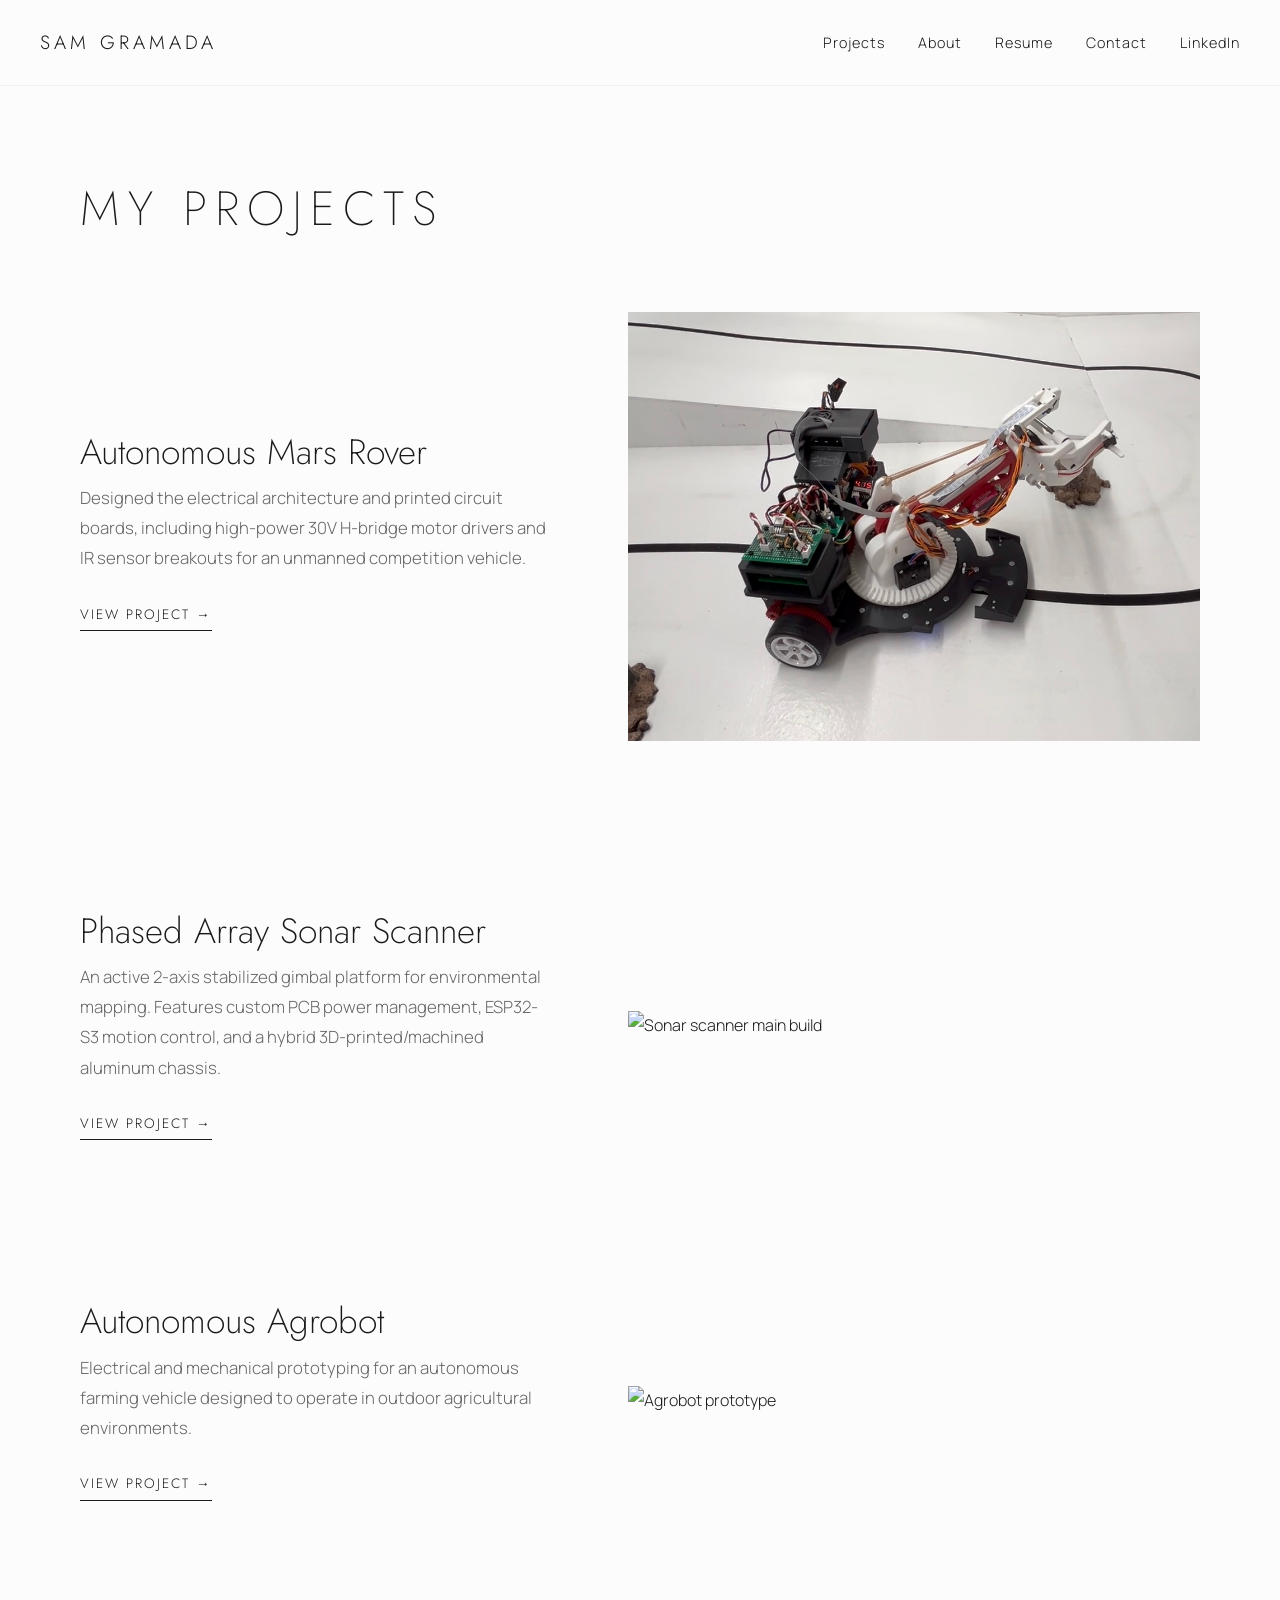
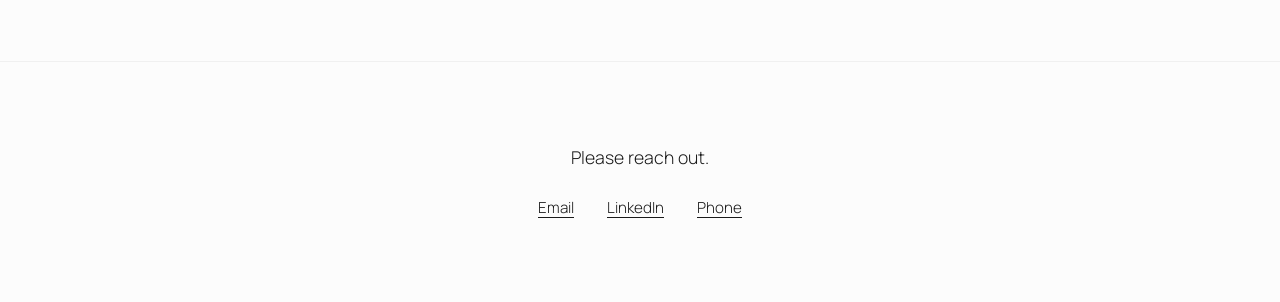
==== commit 88bfefc9: "Web" ====
--- a/index.html
+++ b/index.html
@@ -5,8 +5,7 @@
     <meta name="viewport" content="width=device-width, initial-scale=1.0">
     <title>Sam Gramada | My Projects</title>
     <!-- Thinner font weights loaded -->
-<link href="https://fonts.googleapis.com/css2?family=Jost:wght@200;300;400;600&family=Manrope:wght@200;300;400;600&display=swap" rel="stylesheet">
-    <link rel="stylesheet" href="style.css">
+<link href="https://fonts.googleapis.com/css2?family=Jost:wght@200..600&family=Manrope:wght@200..600&display=swap" rel="stylesheet">    <link rel="stylesheet" href="style.css">
 </head>
 <body>
 
@@ -29,7 +28,20 @@
             <h1>My Projects</h1>
         </div>
 
-        <!-- Project 1 -->
+
+    <!-- Project 1 -->
+        <a href="RobotSummer.html" class="project-card">
+            <div class="project-text">
+                <h2>Autonomous Mars Rover</h2>
+                <p>Designed the electrical architecture and printed circuit boards, including high-power 30V H-bridge motor drivers and IR sensor breakouts for an unmanned competition vehicle.</p>
+                <span class="view-project-link">View Project &rarr;</span>
+            </div>
+            <div class="project-image-container">
+                <img src="First_Page_Media/BUCKY.jpg" alt="Mars rover driving">
+            </div>
+        </a>
+
+        <!-- Project 2 -->
         <a href="sonar-scanner.html" class="project-card">
             <div class="project-text">
                 <h2>Phased Array Sonar Scanner</h2>
@@ -41,17 +53,7 @@
             </div>
         </a>
 
-        <!-- Project 2 -->
-        <a href="robotSummer.html" class="project-card">
-            <div class="project-text">
-                <h2>Autonomous Mars Rover</h2>
-                <p>Designed the electrical architecture and printed circuit boards, including high-power 30V H-bridge motor drivers and IR sensor breakouts for an unmanned competition vehicle.</p>
-                <span class="view-project-link">View Project &rarr;</span>
-            </div>
-            <div class="project-image-container">
-                <img src="First_Page_Media/BUCKY.jpg" alt="Mars rover driving">
-            </div>
-        </a>
+        
 
         <!-- Project 3 -->
         <a href="agrobot.html" class="project-card">
